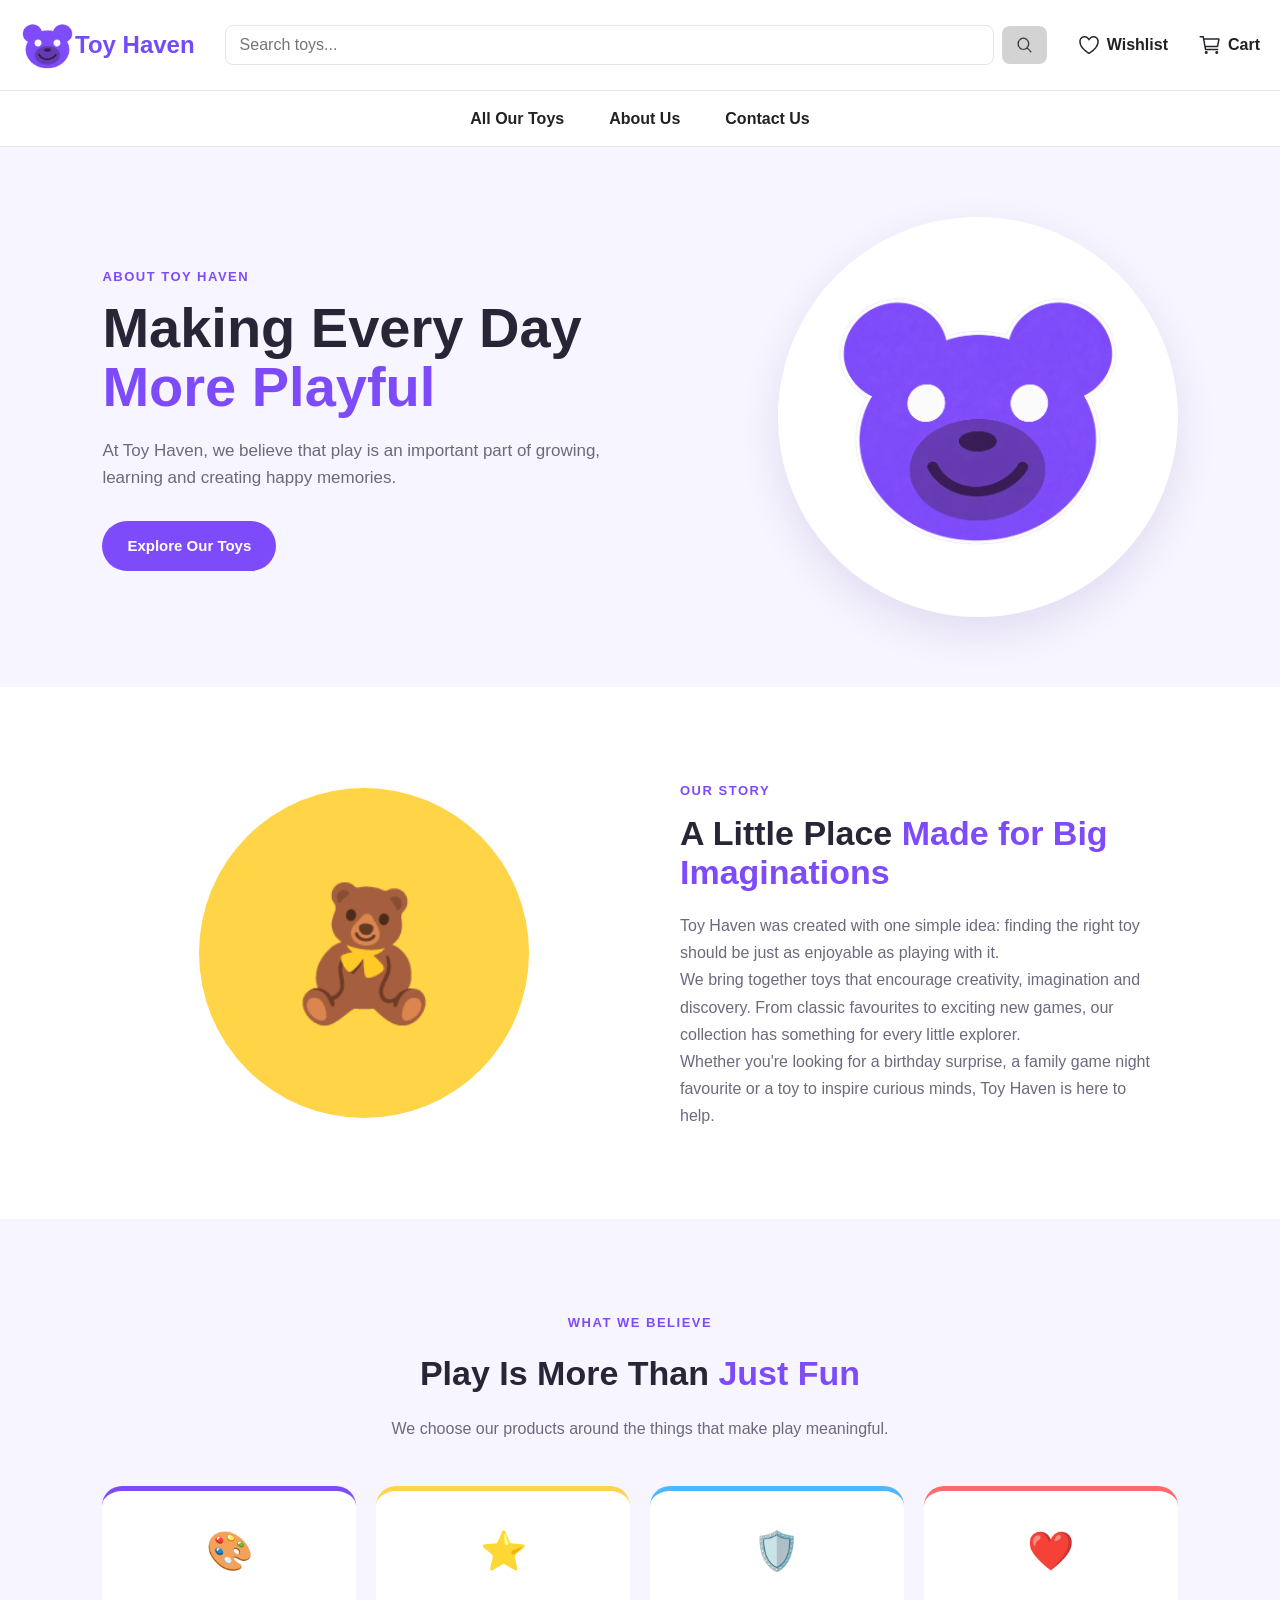
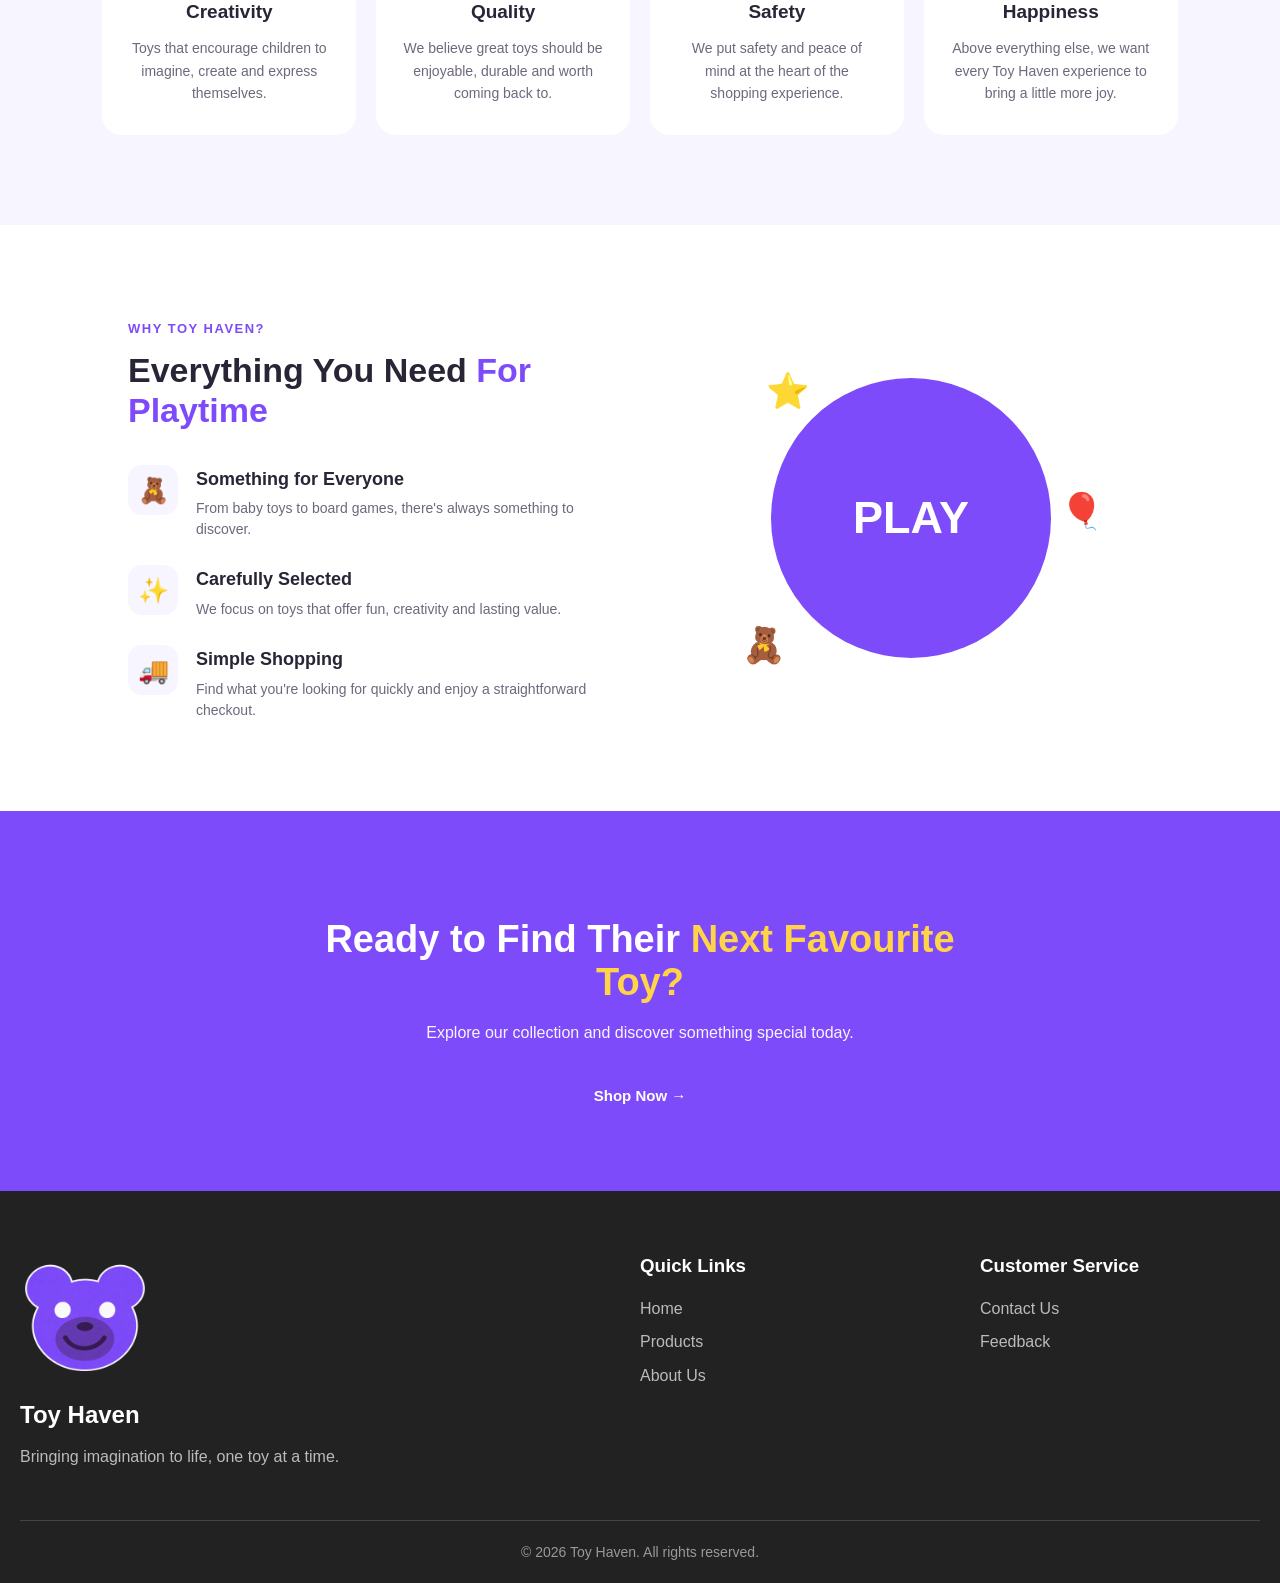
==== pages/about.html @ ddab7f0d "Complete site" ====
<!DOCTYPE html>
<html lang="en">

<head>
    <meta charset="UTF-8">
    <meta name="viewport" content="width=device-width", intial-scale="1.0">
    <meta name="description" content="Toy Haven - About Page">
    <title>Toy Haven - About Page</title>
    <link rel="stylesheet" href="../css/style.css">
    <link rel="stylesheet" href="../css/about.css">
    <link rel="icon" href="../images/logo.png">
    <script src="../js/header_footer.js" defer></script>
    <script src="../js/main.js" defer></script>

</head>

<body>



    <main>

        <!-- Hero -->
        <section class="about-hero">

            <div class="about-hero-content">

                <span class="section-label">ABOUT TOY HAVEN</span>

                <h1>
                    Making Every Day
                    <span>More Playful</span>
                </h1>

                <p>
                    At Toy Haven, we believe that play is an important part
                    of growing, learning and creating happy memories.
                </p>

                <a href="products.html" class="btn-primary">
                    Explore Our Toys
                </a>

            </div>

            <div class="about-hero-logo">
                <img
                    src="../images/logo.png"
                    alt="Toy Haven bear logo"
                >
            </div>

        </section>


        <!-- Our Story -->
        <section class="story-section">

            <div class="story-image">
                <div class="story-circle">
                    <span>🧸</span>
                </div>
            </div>

            <div class="story-content">

                <span class="section-label">OUR STORY</span>

                <h2>
                    A Little Place
                    <span>Made for Big Imaginations</span>
                </h2>

                <p>
                    Toy Haven was created with one simple idea:
                    finding the right toy should be just as enjoyable
                    as playing with it.
                </p>

                <p>
                    We bring together toys that encourage creativity,
                    imagination and discovery. From classic favourites
                    to exciting new games, our collection has something
                    for every little explorer.
                </p>

                <p>
                    Whether you're looking for a birthday surprise,
                    a family game night favourite or a toy to inspire
                    curious minds, Toy Haven is here to help.
                </p>

            </div>

        </section>


        <!-- Values -->
        <section class="values-section">

            <div class="section-heading">

                <span class="section-label">WHAT WE BELIEVE</span>

                <h2>
                    Play Is More Than
                    <span>Just Fun</span>
                </h2>

                <p>
                    We choose our products around the things that make
                    play meaningful.
                </p>

            </div>


            <div class="values-grid">

                <article class="value-card value-purple">
                    <div class="value-icon">🎨</div>

                    <h3>Creativity</h3>

                    <p>
                        Toys that encourage children to imagine,
                        create and express themselves.
                    </p>
                </article>


                <article class="value-card value-yellow">
                    <div class="value-icon">⭐</div>

                    <h3>Quality</h3>

                    <p>
                        We believe great toys should be enjoyable,
                        durable and worth coming back to.
                    </p>
                </article>


                <article class="value-card value-blue">
                    <div class="value-icon">🛡️</div>

                    <h3>Safety</h3>

                    <p>
                        We put safety and peace of mind at the heart
                        of the shopping experience.
                    </p>
                </article>


                <article class="value-card value-coral">
                    <div class="value-icon">❤️</div>

                    <h3>Happiness</h3>

                    <p>
                        Above everything else, we want every Toy Haven
                        experience to bring a little more joy.
                    </p>
                </article>

            </div>

        </section>


        <!-- Why Choose Us -->
        <section class="why-section">

            <div class="why-content">

                <span class="section-label">WHY TOY HAVEN?</span>

                <h2>
                    Everything You Need
                    <span>For Playtime</span>
                </h2>

                <div class="benefits">

                    <div class="benefit">
                        <div class="benefit-icon">🧸</div>

                        <div>
                            <h3>Something for Everyone</h3>
                            <p>
                                From baby toys to board games,
                                there's always something to discover.
                            </p>
                        </div>
                    </div>


                    <div class="benefit">
                        <div class="benefit-icon">✨</div>

                        <div>
                            <h3>Carefully Selected</h3>
                            <p>
                                We focus on toys that offer fun,
                                creativity and lasting value.
                            </p>
                        </div>
                    </div>


                    <div class="benefit">
                        <div class="benefit-icon">🚚</div>

                        <div>
                            <h3>Simple Shopping</h3>
                            <p>
                                Find what you're looking for quickly
                                and enjoy a straightforward checkout.
                            </p>
                        </div>
                    </div>

                </div>

            </div>


            <div class="why-decoration">

                <div class="floating-shape shape-one">⭐</div>
                <div class="floating-shape shape-two">🎈</div>
                <div class="floating-shape shape-three">🧸</div>

                <div class="big-circle">
                    <span>PLAY</span>
                </div>

            </div>

        </section>


        <!-- CTA -->
        <section class="about-cta">

            <div>

                <span class="section-label">LET'S PLAY</span>

                <h2>
                    Ready to Find Their
                    <span>Next Favourite Toy?</span>
                </h2>

                <p>
                    Explore our collection and discover something
                    special today.
                </p>

                <a href="products.html" class="btn-primary">
                    Shop Now →
                </a>

            </div>

        </section>

    </main>


    

</body>
</html>
---- css/style.css ----
/* RESET AND BASE STYLES */
* {
    margin: 0;
    padding: 0;
    box-sizing: border-box;
}

html {
    /* Affects programatic anchor scrolling */
    scroll-behavior: smooth;
}

body {
    font-family: "Nunito", sans-serif;
    color: #222222;
    background-color: #ffffff;
    /* Affects spacing between lines */
    line-height: 1.6;
}

img {
    max-width: 100%;
    /* starts on a new line and takes up available space by default */
    display: block;
}

a {
    /* inherits that attribute from the direct parent attribute*/
    color: inherit;
    text-decoration: none;
}

ul {
    list-style: none;
}

/* VARIABLES */
/* creates the variables and <html> tag level so they can be used throughout the document */
:root {
    --primary: #734BFA;
    --primary-dark: #6335D6;
    --secondary: #F3EEFF;

    --text-dark: #222222;
    --text-light: #666666;
    
    --border: #E5E5E5;
    --max-width: 1800px;
}

/* GENERAL */
main {
    width: 100%;
}

section {
    padding: 80px 20px;
}

.section-heading {
    max-width: var(--max-width);
    margin: 0 auto 40px;
    text-align: center;
}

.section-heading h2 {
    font-size: 32px;
    margin-bottom: 10px;
}

.section-heading p {
    color: var(--text-light)
}

/* HEADER */
header {
    background-color: #ffffff;
    border-bottom: 1px solid var(--border);
    /* keeps its position in place even when scrolling down the nav bar will not move out of the way */
    position: sticky; /* keeps it at top of viewport if it in sticky */
    /* how far from top of the positioning area */
    top: 0;
    /* keeps this in front of other elements, but number is overkill just safe guard to make sure it always in front of other elements as it's position also sticky */
    z-index: 1000;
}

.header-top {
    max-width: var(--max-width);
    min-height: 90px;

    margin: 0 auto;
    padding: 15px 20px;

    display: flex;
    align-items: center;
    justify-content: space-between;

    gap: 30px;
}

.hamburger {
    display: none;
}

.logo {
    display: flex;
    align-items: center;

    /* prevents element from shrinking if there is not enough space */
    flex-shrink: 0;
}

.logo img{
    min-width: 40px;
    max-width: 55px;
    height: auto; 
}

.logo span{

    font-weight: 900;
    color: var(--primary);
    font-size: 24px;
}



.sr-only {
    position: absolute;
    width: 1px;
    height: 1px;
    padding: 0;
    margin: -1px;

    /* any overflow of the content is hidden, since want it to be rendered for screen reader to read but not seen */
    overflow: hidden;

    /* it is not visible 50% from top and bottom, and 50% from each side, so nothing visible, makes it transparent */
    clip-path: inset(50%);
    white-space: nowrap;
    border: 0;
}



nav {
    border-top: 1px solid var(--border);
}

.nav-links {
    max-width: var(--max-width);

    margin: 0 auto;
    padding: 0 20px;

    min-height: 55px;

    display: flex;
    align-items: center;
    justify-content: center;

    gap: 45px;
}

.nav-links a {
    font-weight: 600;
    transition: color 0.2s ease;
}

.nav-links  a:hover {
    color: var(--primary);
}

/* Header actions */

.header-actions {
    display: flex;
    align-items: center;
    gap: 20px;
}

.cart,.wishlist {
    display: flex;
    align-items: center;
    gap: 6px;

    border: none;
    background: none;

    color: var(--text-dark);
    font-weight: 600;
    
    cursor: pointer;
}

.cart:hover,.wishlist:hover{
    color: var(--primary);
}




/* HERO */
.hero {
    /* max-width: var(--max-width); */
    margin: 0 auto;
    padding: 0;
}

.hero-slider {
    margin: 0;
    padding: 0;
    background-color: black;
    position: relative;
    min-height: 550px;
    overflow: hidden;
}

.hero-slide {
    /* position absolute means all the slide exist within the same area, while only activ slide shows */
    position: absolute;
    inset: 0;

    display: grid;
    grid-template-columns: 1fr 2fr;
    align-items: center;
    gap: 60px;

    padding: 70px 40px;

    /* makes the element transparent */
    opacity: 0;
    /* element is invisible but takes up space, makes it not interactable */
    visibility: hidden;

    /* when a new slid appears instead of transitioning instantly it transition slowly, while increasing opacity like this when a change to anew slide happen over 0.6s  */
    transition: opacity 0.6s ease,
                visibility 0.6s ease;
}

.hero-slide.active {
    opacity: 1;
    visibility: visible;
}

.hero-content {
    color: white;
    max-width: 550px;
}

.hero-content h1 {
    font-size: 52px;
    /* ratio to font size so font being 10px line height being 2, line height become 20px */
    line-height: 1.1;
    margin-bottom: 10px;
}

.hero-content p {
    margin-bottom: 15px;
    font-size: 18px;
    color: var(--text-light);
}

.hero-image img {
    width: 100%;
    height: 400px;
    object-fit: cover;
    border-radius: 20px;
}




/* Slider arrows */

.slider-btn {
    position: absolute;
    /* moves element down by till top edge of element touches center of the container */
    top: 50%;
    /* moves element up by 50% of its own height, in combination with the above makes sure elemetn is centered */
    transform: translateY(-50%);

    width: 25px;
    height: 45px;

    border: none;
    border-radius: 8px;
    

    background-color: transparent;
    color: var(--primary);

    font-size: 24px;
    cursor: pointer;

    box-shadow: 0 3px 10px rgba(0, 0, 0, 0.15);

    z-index: 10;
}

.slider-btn:hover {
    background-color: var(--primary);
    color: white;
}

.prev {
    left: 10px;
}

.next {
    right: 10px;
}


/* Dots */

.slider-dots {
    position: absolute;
    bottom: 20px;
    left: 50%;

    transform: translateX(-50%);

    display: flex;
    gap: 10px;

    z-index: 10;
}

.dot {
    width: 12px;
    height: 12px;

    padding: 0;

    border: none;
    border-radius: 50%;

    background-color: #cccccc;


    cursor: pointer;
}

.dot.active {
    background-color: var(--primary);
}




/* FEATURED PRODUCTS */
.featured-products {
    background-color: #ffffff;
}

.product-grid {
    max-width: var(--max-width);
    margin: 0 auto;

    display: grid;
    grid-template-columns: repeat(4, 1fr);
    gap: 25px;
}

.product-card {
    background-color: #ffffff;

    border: 1px solid var(--border);
    border-radius: 12px;

    overflow: hidden;

    transition:
        transform 0.2s ease,
        box-shadow 0.2s ease;

    max-width: 350px;
    min-width: 150px;
}

.product-card:hover {
    /* when hovering over the product card moves it up by 8px and then creates a box shadow */
    transform: translateY(-8px);
    box-shadow: 0 8px 25px rgba(0, 0, 0, 0.08);
}

.product-card > img {
    width: 100%;
    aspect-ratio: 1/1;
    object-fit: cover;
}

.product-info {
    padding: 20px;
}

.product-info h3 {
    margin-bottom: 8px;
    font-size: 18px;
}

.price {
    margin-bottom: 18px;

    color: var(--primary);

    font-size: 20px;
    font-weight: 700;
}

.product-info .btn {
    width: 100%;
    text-align: center;
}

/* View all products */

.section-action {
    margin-top: 40px;
    text-align: center;
}

 /*ROMOTION*/

.promotion {
    background-color: var(--secondary);

    text-align: center;
}

.promotion-content {
    max-width: 700px;
    margin: 0 auto;
}

.promotion h2 {
    margin-bottom: 15px;
    font-size: 36px;
}

.promotion p {
    margin-bottom: 30px;
    color: var(--text-light);
}




/* FOOTER*/

footer {
    background-color: #222222;
    color: #ffffff;
    padding: 60px 20px 20px;
}

.footer-content {
    max-width: var(--max-width);
    margin: 0 auto;

    display: grid;
    grid-template-columns: 2fr 1fr 1fr;
    gap: 60px;
}

.footer-brand img {
    width: 130px;
    margin-bottom: 15px;
}

.footer-brand h2 {
    margin-bottom: 10px;
}

.footer-brand p {
    max-width: 350px;
    color: #bbbbbb;
}

.footer-links h3 {
    margin-bottom: 15px;
}

.footer-links li {
    margin-bottom: 8px;
}

.footer-links a {
    color: #bbbbbb;
    transition: color 0.2s ease;
}

.footer-links a:hover {
    color: #ffffff;
}

.footer-bottom {
    max-width: var(--max-width);

    margin: 50px auto 0;
    padding-top: 20px;

    border-top: 1px solid #444444;

    text-align: center;
}

.footer-bottom p {
    color: #999999;
    font-size: 14px;
}

/* Search bar */
.search-bar {
    display: flex;
    flex: 1;
    align-items: center;
    gap: 8px;
}

.search-bar input {
    /* width: 300px; */
    flex: 1;

    padding: 10px 14px;

    border: 1px solid var(--border);
    border-radius: 8px;

    outline: none;

    font-family: inherit;
    font-size: 16px;
}

.search-bar input:focus {
    border-color: var(--primary);
}

.search-bar button {
    width: 45px;
    display: flex;
    align-items: center;
    justify-content: center;
    gap: 6px;

    padding: 10px 14px;

    border: none;
    border-radius: 8px;

    background-color: lightgray;
    color: white;

    cursor: pointer;
}

.search-bar button img {
    width: 18px;
    height: 18px;
}

.search-bar button span {
    font-size: 14px;
}

.mobile-search-button {
    display: none;
}

/* Smaller screens */
@media (max-width: 700px) {

    .header-top {
        /* height: 55px; */
        display: flex;
        padding: 0px 10px;
        gap: 20px;
        /* padding: 0 15px;

        display: grid;
        grid-template-columns: 1fr auto 1fr;
        align-items: center; */
    }

    /* Hamburger */
    .hamburger {
        display: flex;
        flex-direction: column;
        justify-content: center;
        gap: 4px;

        width: 40px;
        height: 40px;
        padding: 8px;

        border: none;
        background: transparent;
        cursor: pointer;

        justify-self: start;
    }
    
    .hamburger span {
        display: block;
        width: 100%;
        height: 3px;
        background-color: var(--text-dark);
        border-radius: 3px;
    }

    .logo {
        flex: 1;
        justify-content: center;
    }
    .logo span{
        display: none;
    }

    .logo img {
        min-width: 60px;
    }


    

   

    /* Wishlist */
    .wishlist,
    .cart {
        display: flex;
        align-items: center;

        /* get pushed to end cause search bar is flex 1 and grows to fill in space */
        /* flex: 1; */
        /* flex-shrink: 0; */
        /* flex: end; */
        padding: 0;
    } 

    .wishlist img,
    .cart img {
        width: 24px;
    }

    .wishlist span,
    .cart span {
        display: none;
    }

    /* Navigation */
    nav {
        position: relative;
        display: block;


        min-height: 0;

        padding: 0;
        z-index: 10;
    }


    .nav-links {
        display: none;

        flex-direction: column;

        align-items: stretch;

        gap: 0;

        width: 100%;
    }


    /* Show menu when JS adds .show */

    .nav-links.show {
        display: flex;
    }


    .nav-links li {
        width: 100%;
    }


    .nav-links a {
        display: block;

        padding: 15px 20px;

        border-top: 1px solid var(--border);
    }

    .hero-slider {
        
        min-height: 800px;
    }
    .hero-slide {
        grid-template-columns: 1fr;
        grid-template-rows: 2fr 7fr;
    }

    .product-grid {
        max-width: var(--max-width);
        margin: 0 auto;

        display: grid;
        grid-template-columns: 1fr;
        gap: 25px;

        justify-items: center;
    }

    .product-card {
        width: 350px;
    }

  


    /* Adjusts the desktop search bar*/

    .search-bar { 
        display: none;
        /* position absolute and top 100% is what causes the search-bar to appear under the header */
        /* it also in header-top and above the search bar thats why it moves down the search button */
        position: absolute;

        top: 100%;
        left: 0;

        width: 100%;

        box-sizing: border-box;

        padding: 12px 15px;

        background-color: white;

        border-bottom: 1px solid var(--border);

        box-shadow: 0 5px 12px rgba(0, 0, 0, 0.08);

        z-index: 20;
    }

    /*
       JavaScript adds .show
       when the mobile search
       icon is clicked.
    */

    .search-bar.show {
        display: flex;

    }


    /* MOBILE SEARCH ICON */

    .mobile-search-button {
        display: flex;
        align-items: center;
        justify-content: center;

        width: 30px;
        height: 30px;

        margin-left: auto;

        padding: 0;

        border: none;
        background: none;

        cursor: pointer;

        flex-shrink: 0;
    }

    .mobile-search-button img {
        width: 22px;
        height: 22px;
    }


    /* SEARCH FORM WHEN OPEN */

    .search-bar input {
        flex: 1;

        width: auto;

        min-width: 0;

        padding: 11px 14px;

        border: 1px solid var(--border);
        border-radius: 8px;

        outline: none;

        font-size: 16px;
    }

    .search-bar button {
        flex-shrink: 0;

        width: 42px;
        height: 42px;

        padding: 0;

        display: flex;
        align-items: center;
        justify-content: center;
    }

    .search-bar button img {
        width: 19px;
        height: 19px;
    }

    .search-bar button span {
        display: none;
    }

}
---- css/about.css ----
/* ========================================
   ABOUT PAGE
======================================== */

.about-hero {
    min-height: 520px;

    display: flex;
    align-items: center;
    justify-content: space-between;

    padding: 70px 8%;

    background: #F7F5FF;

    overflow: hidden;
}


/* Hero content */

.about-hero-content {
    max-width: 600px;
}

.section-label {
    display: inline-block;

    margin-bottom: 12px;

    color: #7E4BFA;

    font-size: 13px;
    font-weight: 800;
    letter-spacing: 1.5px;
}


.about-hero h1 {
    margin: 0 0 20px;

    color: #292536;

    font-size: 56px;
    font-weight: 800;
    line-height: 1.05;
}


.about-hero h1 span,
.story-content h2 span,
.why-content h2 span,
.about-cta h2 span {
    color: #7E4BFA;
}


.about-hero p {
    max-width: 520px;

    margin-bottom: 30px;

    color: #6F687D;

    font-size: 17px;
    line-height: 1.6;
}


/* Hero logo */

.about-hero-logo {
    width: 400px;
    height: 400px;

    display: flex;
    align-items: center;
    justify-content: center;

    background: #FFFFFF;

    border-radius: 50%;

    box-shadow: 0 15px 40px rgba(75, 42, 138, 0.12);
}


.about-hero-logo img {
    width: 300px;
    height: 300px;

    object-fit: contain;
}


/* Buttons */

.btn-primary {
    display: inline-block;

    padding: 13px 25px;

    background: #7E4BFA;
    color: #FFFFFF;

    border-radius: 30px;

    font-size: 15px;
    font-weight: 700;

    text-decoration: none;

    transition: 0.2s ease;
}


.btn-primary:hover {
    background: #4B2A8A;
    transform: translateY(-2px);
}


/* ========================================
   STORY
======================================== */

.story-section {
    display: grid;
    grid-template-columns: 1fr 1fr;
    align-items: center;

    gap: 80px;

    padding: 90px 10%;
}


.story-image {
    display: flex;
    justify-content: center;
}


.story-circle {
    width: 330px;
    height: 330px;

    display: flex;
    align-items: center;
    justify-content: center;

    background: #FFD447;

    border-radius: 50%;
}


.story-circle span {
    font-size: 130px;
}


.story-content {
    max-width: 600px;
}


.story-content h2,
.why-content h2 {
    margin: 0 0 20px;

    color: #292536;

    font-size: 34px;
    line-height: 1.15;
}


.story-content p {
    color: #6F687D;

    font-size: 16px;
    line-height: 1.7;
}


/* ========================================
   VALUES
======================================== */

.values-section {
    padding: 90px 8%;

    background: #F7F5FF;
}


.section-heading {
    max-width: 650px;

    margin: 0 auto 45px;

    text-align: center;
}


.section-heading h2 {
    margin: 0 0 15px;

    color: #292536;

    font-size: 34px;
    font-weight: 800;
}


.section-heading h2 span {
    color: #7E4BFA;
}


.section-heading p {
    color: #6F687D;

    font-size: 16px;
}


.values-grid {
    display: grid;
    grid-template-columns: repeat(4, 1fr);

    gap: 20px;

    max-width: 1200px;
    margin: auto;
}


.value-card {
    padding: 30px 25px;

    background: #FFFFFF;

    border-radius: 20px;

    text-align: center;

    border-top: 5px solid #7E4BFA;
}


.value-yellow {
    border-color: #FFD447;
}


.value-blue {
    border-color: #4DB8FF;
}


.value-coral {
    border-color: #FF6B6B;
}


.value-icon {
    margin-bottom: 15px;

    font-size: 38px;
}


.value-card h3 {
    margin-bottom: 10px;

    color: #292536;

    font-size: 19px;
}


.value-card p {
    margin: 0;

    color: #6F687D;

    font-size: 14px;
    line-height: 1.6;
}


/* ========================================
   WHY CHOOSE US
======================================== */

.why-section {
    display: grid;
    grid-template-columns: 1fr 1fr;

    align-items: center;

    gap: 60px;

    padding: 90px 10%;
}


.benefits {
    display: flex;
    flex-direction: column;

    gap: 25px;

    margin-top: 35px;
}


.benefit {
    display: flex;
    align-items: flex-start;

    gap: 18px;
}


.benefit-icon {
    width: 50px;
    height: 50px;

    flex-shrink: 0;

    display: flex;
    align-items: center;
    justify-content: center;

    background: #F7F5FF;

    border-radius: 14px;

    font-size: 25px;
}


.benefit h3 {
    margin: 0 0 5px;

    color: #292536;

    font-size: 18px;
}


.benefit p {
    margin: 0;

    color: #6F687D;

    font-size: 14px;
    line-height: 1.5;
}


/* Decorative side */

.why-decoration {
    position: relative;

    min-height: 350px;

    display: flex;
    align-items: center;
    justify-content: center;
}


.big-circle {
    width: 280px;
    height: 280px;

    display: flex;
    align-items: center;
    justify-content: center;

    background: #7E4BFA;

    border-radius: 50%;
}


.big-circle span {
    color: #FFFFFF;

    font-size: 45px;
    font-weight: 800;
}


.floating-shape {
    position: absolute;

    font-size: 35px;
}


.shape-one {
    top: 20px;
    left: 20%;
}


.shape-two {
    top: 40%;
    right: 10%;
}


.shape-three {
    bottom: 20px;
    left: 15%;
}


/* ========================================
   CTA
======================================== */

.about-cta {
    padding: 70px 20px;

    background: #7E4BFA;

    text-align: center;
}


.about-cta h2 {
    max-width: 650px;

    margin: 0 auto 15px;

    color: #FFFFFF;

    font-size: 38px;
    line-height: 1.15;
}


.about-cta h2 span {
    color: #FFD447;
}


.about-cta p {
    margin-bottom: 25px;

    color: #F7F5FF;

    font-size: 16px;
}


/* ========================================
   MOBILE
======================================== */

@media (max-width: 900px) {

    .about-hero {
        flex-direction: column;

        text-align: center;

        gap: 50px;
    }

    .about-hero p {
        margin-left: auto;
        margin-right: auto;
    }

    .about-hero-logo {
        width: 280px;
        height: 280px;
    }

    .about-hero-logo img {
        width: 210px;
        height: 210px;
    }


    .story-section,
    .why-section {
        grid-template-columns: 1fr;

        gap: 50px;
    }


    .story-image {
        order: 2;
    }


    .story-content {
        order: 1;
    }


    .values-grid {
        grid-template-columns: repeat(2, 1fr);
    }
}


@media (max-width: 600px) {

    .about-hero {
        padding: 55px 20px;
    }

    .about-hero h1 {
        font-size: 40px;
    }


    .story-section,
    .why-section,
    .values-section {
        padding: 60px 20px;
    }


    .story-circle {
        width: 250px;
        height: 250px;
    }


    .story-circle span {
        font-size: 100px;
    }


    .story-content h2,
    .why-content h2,
    .section-heading h2 {
        font-size: 28px;
    }


    .values-grid {
        grid-template-columns: 1fr;
    }


    .about-cta {
        padding: 60px 20px;
    }


    .about-cta h2 {
        font-size: 30px;
    }
}
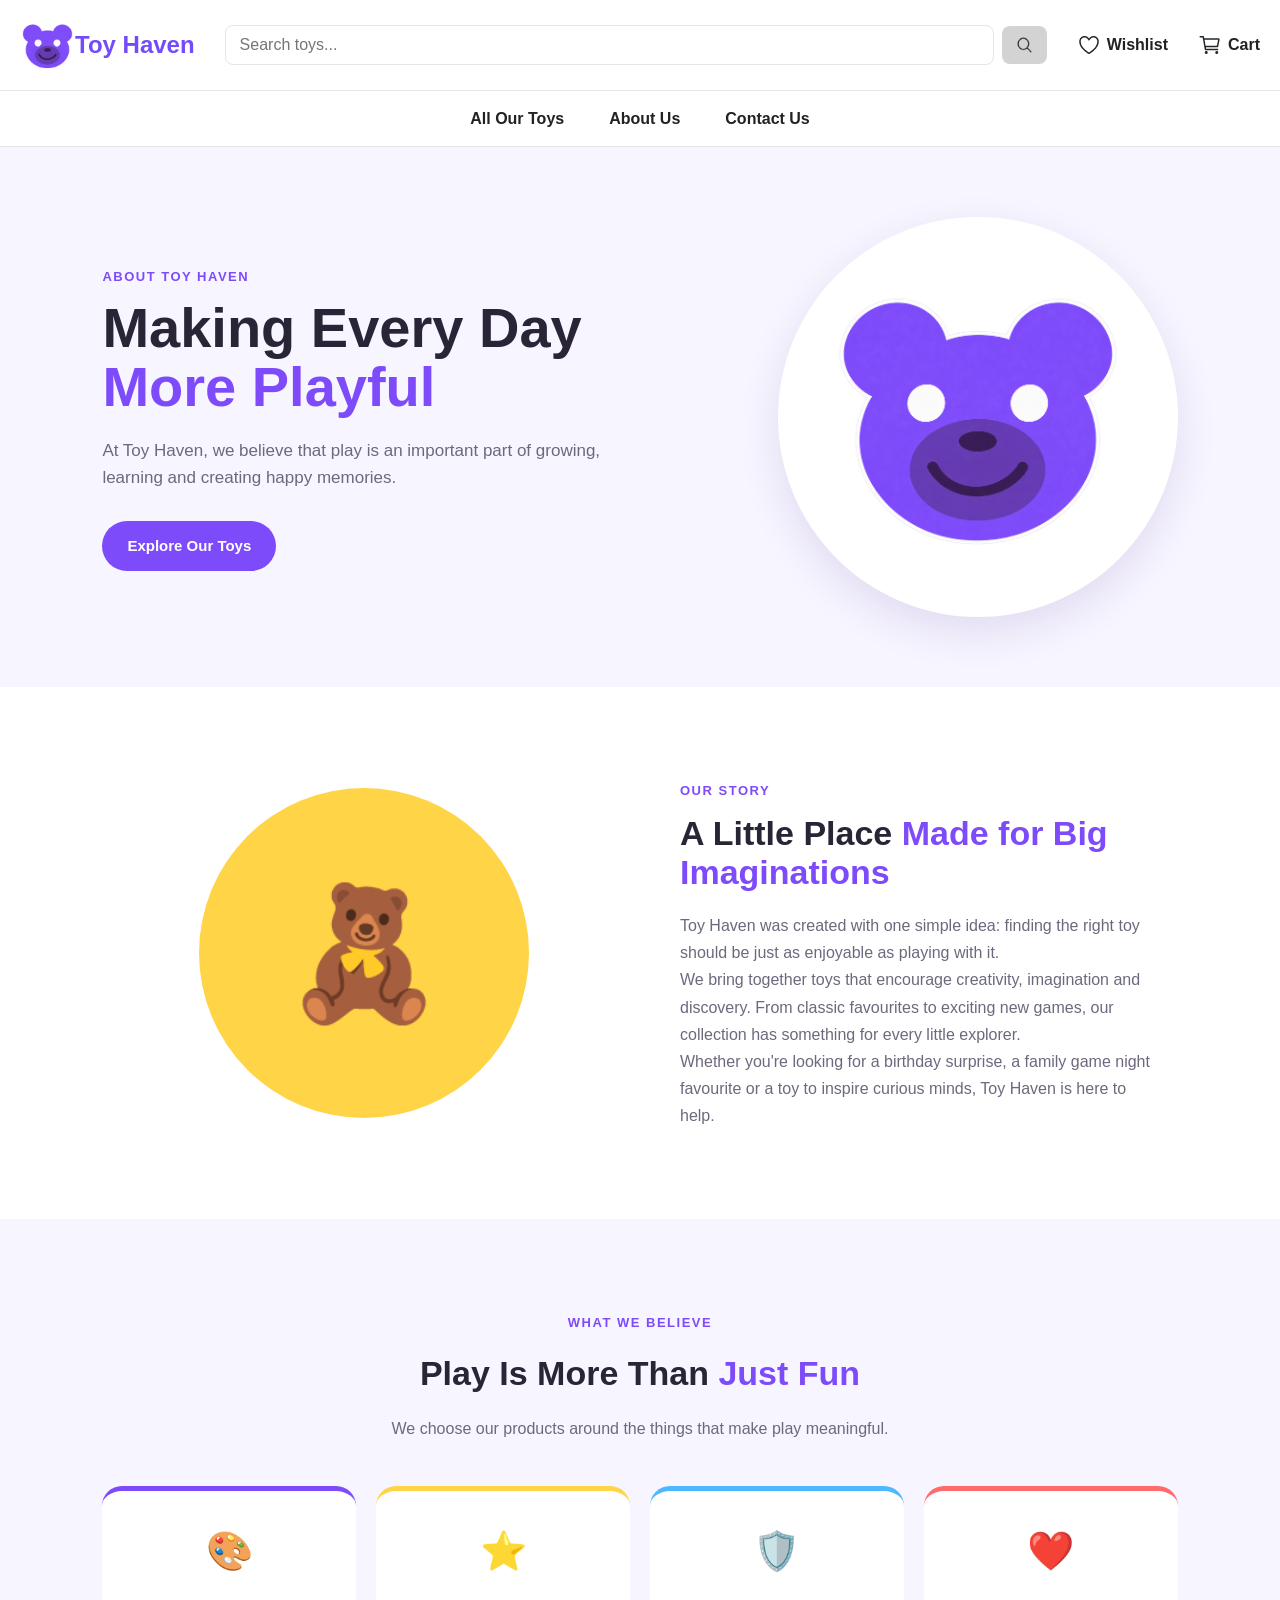
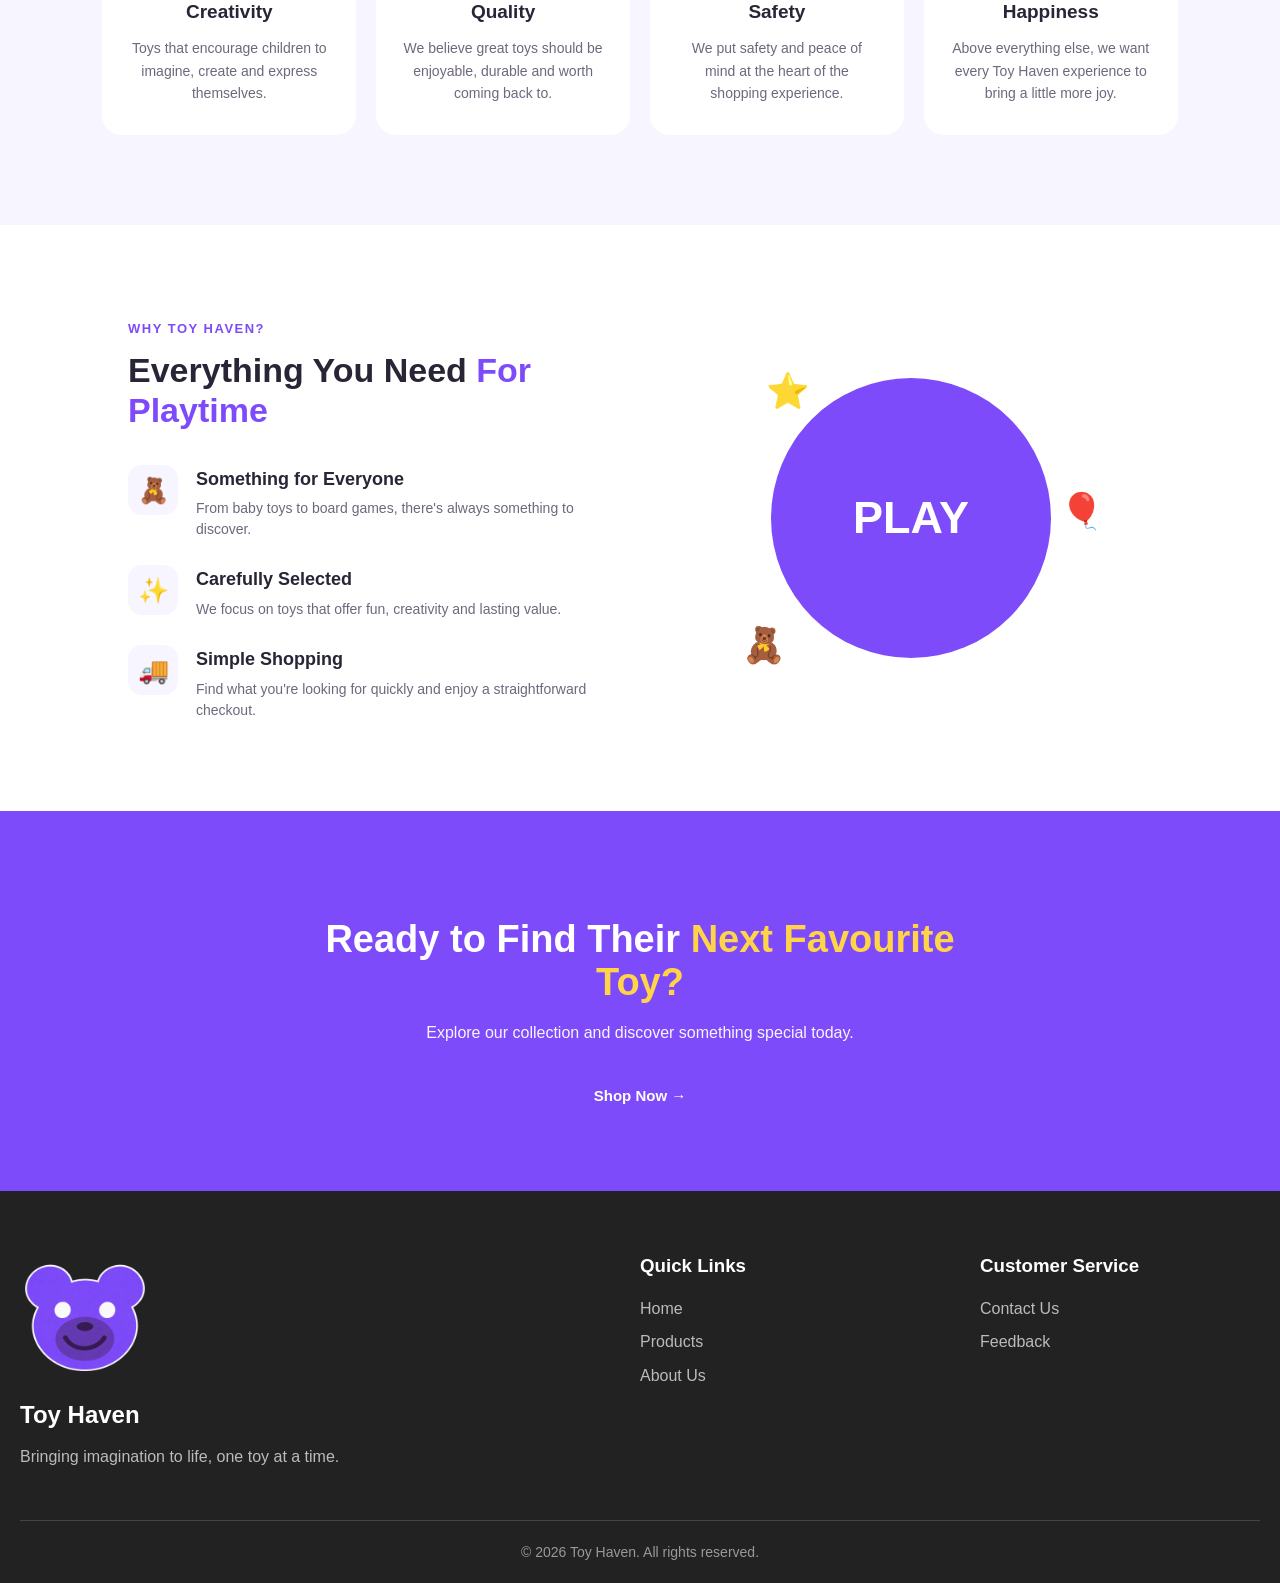
==== commit 26cfcf59: "Remove comma in meta tag and and lang to html tag" ====
--- a/pages/about.html
+++ b/pages/about.html
@@ -3,7 +3,7 @@
 
 <head>
     <meta charset="UTF-8">
-    <meta name="viewport" content="width=device-width", intial-scale="1.0">
+    <meta name="viewport" content="width=device-width" intial-scale="1.0">
     <meta name="description" content="Toy Haven - About Page">
     <title>Toy Haven - About Page</title>
     <link rel="stylesheet" href="../css/style.css">
